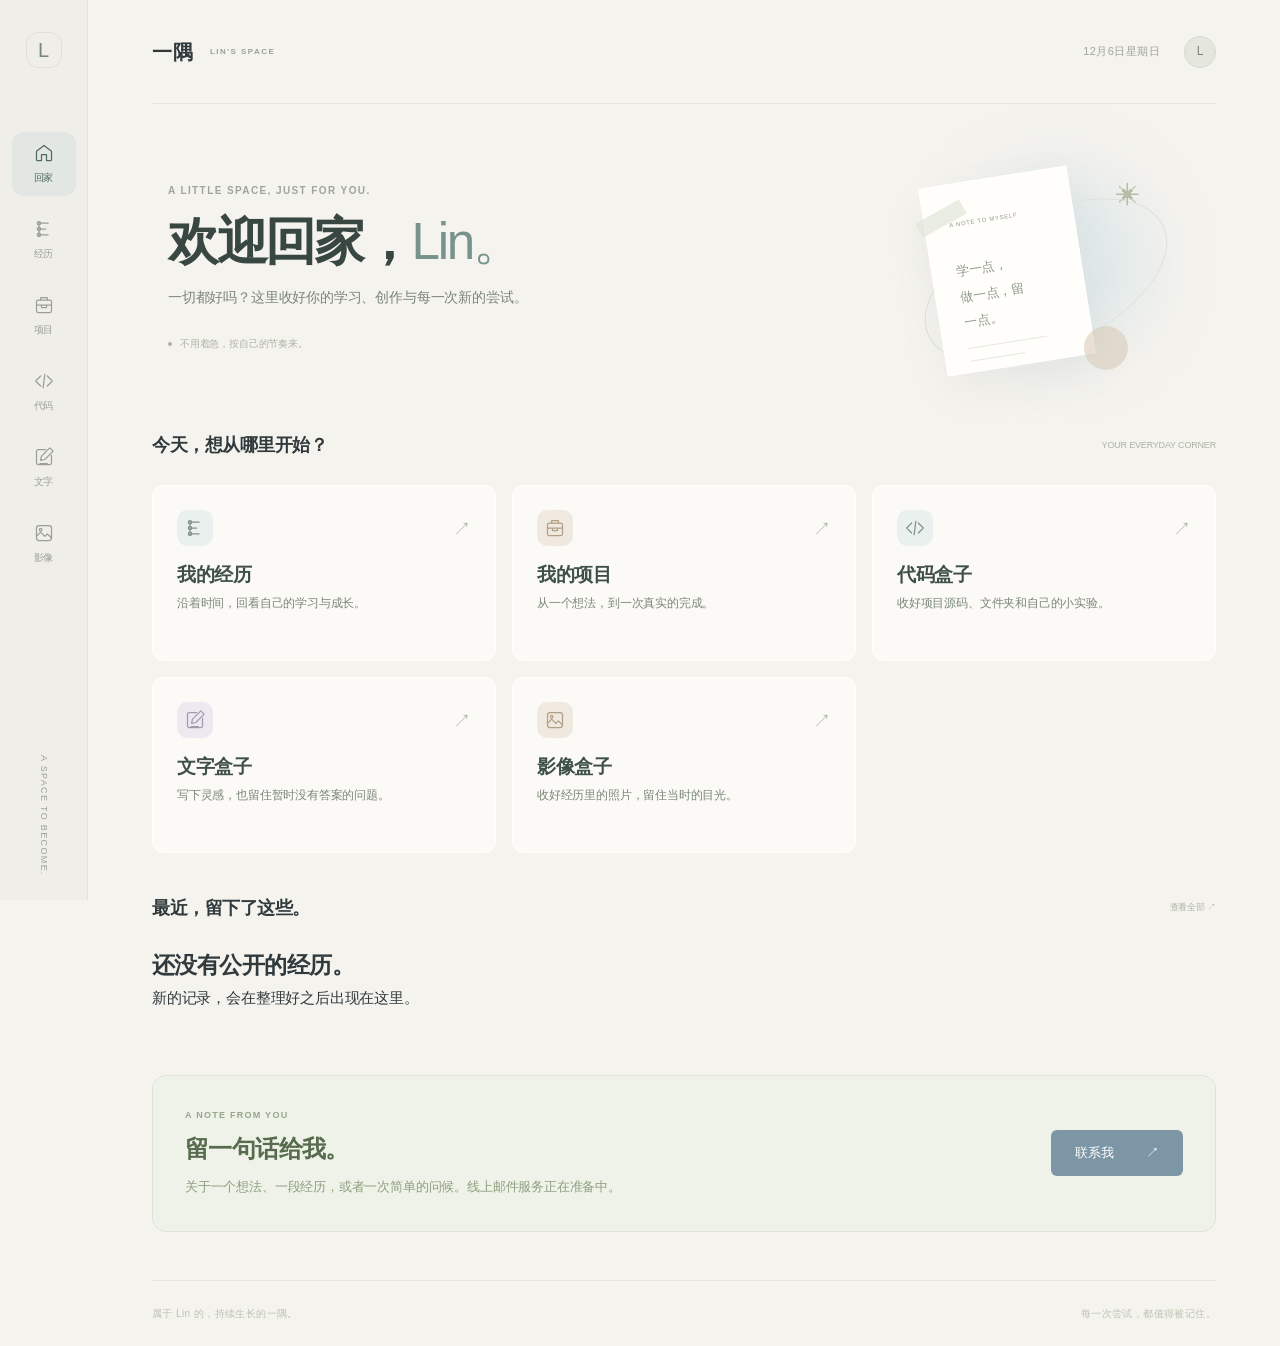
==== index.html @ 103f300e "Publish read-only personal space" ====
<!doctype html>
<html lang="zh-CN"><head><meta charset="UTF-8"><meta name="viewport" content="width=device-width,initial-scale=1"><meta name="theme-color" content="#f5f3ee"><meta name="description" content="欢迎回家，Lin。记录自己的学习、创作与我的项目。"><title>欢迎回家，Lin · 一隅</title><link rel="icon" href="assets/favicon.svg"><link rel="stylesheet" href="home.css"><script src="personal-shell.js" defer></script><script src="contact.js" defer></script><link rel="stylesheet" href="contact.css"><link rel="stylesheet" href="type.css"><script src="public-reader.js" defer></script></head>
<body data-page="home"><a class="skip" href="#personal-main">跳到内容</a><aside id="personal-sidebar" aria-label="功能导航"></aside><div class="personal-shell"><header class="personal-header"><a class="home-wordmark" href="index.html">一隅 <span>LIN'S SPACE</span></a><div class="header-right"><span id="today-date"></span><span class="avatar" aria-label="Lin 的个人空间">L</span></div></header>
<main id="personal-main"><section class="welcome" aria-labelledby="welcome-title"><div class="welcome-copy"><p class="overline">A LITTLE SPACE, JUST FOR YOU.</p><h1 id="welcome-title">欢迎回家，<span>Lin。</span></h1><p class="description">一切都好吗？这里收好你的学习、创作与每一次新的尝试。</p><p class="greeting-note"><i></i><span id="greeting-note">不用着急，按自己的节奏来。</span></p></div><div class="welcome-art" aria-hidden="true"><span class="art-halo"></span><span class="art-orbit"></span><div class="art-paper"><small>A NOTE TO MYSELF</small><p>学一点，<br>做一点，留一点。</p><i></i><i></i></div><span class="art-circle"></span><span class="art-spark">✳</span></div></section>
<section aria-labelledby="start-title"><div class="section-top"><h2 id="start-title">今天，想从哪里开始？</h2><span>YOUR EVERYDAY CORNER</span></div><div class="home-grid">

<a class="home-action" href="journey.html"><span class="action-icon" data-icon="journey"></span><span class="action-arrow" aria-hidden="true">↗</span><h3>我的经历</h3><p>沿着时间，回看自己的学习与成长。</p></a>
<a class="home-action warm" href="projects.html"><span class="action-icon" data-icon="project"></span><span class="action-arrow" aria-hidden="true">↗</span><h3>我的项目</h3><p>从一个想法，到一次真实的完成。</p></a>
<a class="home-action" href="code.html"><span class="action-icon" data-icon="code"></span><span class="action-arrow" aria-hidden="true">↗</span><h3>代码盒子</h3><p>收好项目源码、文件夹和自己的小实验。</p></a>
<a class="home-action lilac" href="writing.html"><span class="action-icon" data-icon="writing"></span><span class="action-arrow" aria-hidden="true">↗</span><h3>文字盒子</h3><p>写下灵感，也留住暂时没有答案的问题。</p></a>
<a class="home-action warm" href="photos.html"><span class="action-icon" data-icon="photos"></span><span class="action-arrow" aria-hidden="true">↗</span><h3>影像盒子</h3><p>收好经历里的照片，留住当时的目光。</p></a>
</div></section><section class="recent-area" aria-labelledby="recent-title"><div class="section-top"><h2 id="recent-title">最近，留下了这些。</h2><a href="journey.html">查看全部 ↗</a></div><div id="recent-record"><div class="recent-card"><span class="recent-marker" data-icon="journey"></span><div><h3>正在打开公开记录…</h3></div></div></div></section><div id="home-message" role="status" aria-live="polite"></div><section id="contact" class="contact-home" aria-labelledby="contact-home-title"><div><p class="overline">A NOTE FROM YOU</p><h2 id="contact-home-title">留一句话给我。</h2><p>关于一个想法、一段经历，或者一次简单的问候。线上邮件服务正在准备中。</p></div><button class="primary" id="open-contact">联系我 <span aria-hidden="true">↗</span></button></section></main>
<footer class="personal-footer"><span>属于 Lin 的，持续生长的一隅。</span><span>每一次尝试，都值得被记住。</span></footer></div></body></html>
---- home.css ----
:root{color-scheme:light;--bg:#f5f3ee;--ink:#303a3d;--muted:#929894;--blue:#748d9f;--line:#323e3c12;--curve:cubic-bezier(.22,1,.36,1)}*{box-sizing:border-box}body{margin:0;background:var(--bg);color:var(--ink);font-family:Manrope,'PingFang SC','Microsoft YaHei',sans-serif;font-size:13px;line-height:1.7;-webkit-font-smoothing:antialiased}a{color:inherit;text-decoration:none}button,input,select,textarea{font:inherit}button,a{touch-action:manipulation;-webkit-tap-highlight-color:transparent}button{cursor:pointer;color:inherit}button{border:0}button,a{transition:transform .5s var(--curve),background .3s var(--curve),color .3s var(--curve),box-shadow .5s var(--curve)}button:active,.primary:active{transform:scale(.98)}h1,h2,h3,p{margin:0;text-wrap:pretty}h1,h2,h3{text-wrap:balance}svg{width:20px;height:20px;fill:none;stroke:currentColor;stroke-width:1.5;stroke-linecap:round;stroke-linejoin:round}::selection{background:#beced7}:focus-visible{outline:2px solid #829eaf;outline-offset:5px}.sr-only{position:absolute;width:1px;height:1px;padding:0;overflow:hidden;clip:rect(0,0,0,0);white-space:nowrap}.skip{position:fixed;top:12px;left:100px;background:#364954;color:white;padding:12px 24px;z-index:100;transform:translateY(-150%)}.skip:focus{transform:none}[hidden]{display:none!important}
#personal-sidebar{position:fixed;inset:0 auto 0 0;width:88px;border-right:1px solid var(--line);display:flex;flex-direction:column;align-items:center;padding:32px 0 24px;background:#f0eee8;z-index:30}.rail-brand{width:36px;height:36px;border:1px solid #929e942e;border-radius:12px;display:grid;place-items:center;font-size:20px;color:#748878;font-weight:500}.rail-nav{display:flex;flex-direction:column;gap:12px;margin-top:64px;width:100%;align-items:center}.rail-link{display:flex;flex-direction:column;align-items:center;justify-content:center;gap:6px;width:64px;height:64px;border-radius:12px;color:#9aa099;font-size:9px;background:transparent}.rail-link svg{width:20px;height:20px}.rail-link:hover{background:#e8e7df;color:#52655d}.rail-link.current{background:#e2e7e4;color:#536c62}.rail-bottom{margin-top:auto;color:#9ba298;font-size:9px;writing-mode:vertical-rl;letter-spacing:.15em}.personal-shell{margin-left:88px;padding:0 64px;max-width:1600px}.personal-header{height:104px;display:flex;align-items:center;justify-content:space-between;border-bottom:1px solid var(--line)}.home-wordmark{font-size:20px;font-weight:500;display:flex;gap:16px;align-items:center;letter-spacing:.05em}.home-wordmark span{font-size:8px;letter-spacing:.18em;color:#9aa096}.header-right{display:flex;gap:24px;align-items:center}#today-date{font-size:10px;color:#a0a59b;letter-spacing:.04em}.avatar{width:32px;height:32px;display:grid;place-items:center;background:#e5e7dd;color:#758574;border:1px solid #d5dbcf;border-radius:50%;font-size:12px}.overline{font-size:9px;letter-spacing:.18em;color:#9da699}.welcome{position:relative;min-height:326px;display:flex;align-items:center;padding:40px 16px;isolation:isolate}.welcome-copy{z-index:2}.welcome h1,.journey-heading h1{font-weight:400;font-size:clamp(40px,4vw,60px);line-height:1.5;letter-spacing:-.055em;margin-top:12px;color:#394743}.welcome h1 span{color:#78928d}.welcome .description{margin-top:12px}.description{color:#9ba397;font-size:12px;line-height:1.9}.welcome .greeting-note{font-size:10px;color:#adb3a4;margin-top:24px;display:flex;gap:8px;align-items:center}.greeting-note i{width:4px;height:4px;background:#a9b29b;border-radius:50%}.welcome-art{position:absolute;right:6%;top:40px;width:260px;height:250px;z-index:0}.art-halo{position:absolute;width:190px;height:190px;border-radius:50%;background:#e0e8e9;top:24px;right:0;filter:blur(32px)}.art-orbit{position:absolute;inset:24px -24px 0 24px;border:1px solid #dbe0d3;border-radius:50%;transform:rotate(-25deg) scaleY(.6)}.art-paper{position:absolute;width:150px;height:190px;top:32px;left:40px;background:#fffefa;border:1px solid #fff;box-shadow:0 16px 40px #89978c15;transform:rotate(-9deg);padding:24px;color:#8d9a8d}.art-paper:before{content:'';position:absolute;left:-8px;top:24px;width:50px;height:16px;background:#e1e6d7b0;transform:rotate(-20deg)}.art-paper small{font-size:6px;letter-spacing:.12em}.art-paper p{font-size:13px;line-height:2;margin-top:24px}.art-paper i{display:block;height:1px;width:80%;background:#e3e8df;margin-top:12px}.art-paper i:last-child{width:55%}.art-circle{position:absolute;bottom:24px;right:24px;width:44px;height:44px;border-radius:50%;background:#d8c8b4;opacity:.55}.art-spark{position:absolute;top:32px;right:12px;font-size:24px;color:#b4bea6}.section-top{display:flex;align-items:center;justify-content:space-between;margin-bottom:24px}.section-top h2{font-size:14px;font-weight:500}.section-top>span,.section-top>a{font-size:9px;color:#adb3a5}.home-grid{display:grid;grid-template-columns:repeat(3,minmax(0,1fr));gap:16px}.home-action{position:relative;display:flex;flex-direction:column;align-items:flex-start;min-height:156px;padding:24px;background:#fbfaf6;border:1px solid #ffffffc0;border-radius:12px;text-align:left;overflow:hidden}.home-action:hover{background:#fffefa;box-shadow:0 12px 24px #5b70680b;transform:translateY(-3px)}.action-icon{width:36px;height:36px;display:grid;place-items:center;border-radius:10px;background:#eaf0ed;color:#82958b;margin-bottom:16px}.home-action h3{font-size:16px;font-weight:500;color:#52635c;letter-spacing:-.02em}.home-action p{font-size:10px;color:#a3ad9e;margin-top:6px}.action-arrow{position:absolute;right:24px;top:28px;color:#b1b9aa;font-size:18px}.home-action.featured{background:#e3ebed;border-color:#e3ebed}.featured .action-icon{background:#d7e3e6;color:#778e9b}.featured h3{color:#526c79}.featured p{color:#92a6aa}.featured .action-arrow{color:#819aa6}.home-action.warm .action-icon{background:#f0e9df;color:#b19f88}.home-action.lilac .action-icon{background:#ece9f0;color:#a29aaf}.recent-area{margin-top:40px}.recent-card{display:flex;gap:24px;align-items:center;padding:24px;background:#f9f8f3;border:1px dashed #dce1d4;border-radius:12px;min-height:100px}.recent-marker{width:40px;height:40px;border-radius:50%;background:#edf0e5;color:#a4af98;display:grid;place-items:center;flex-shrink:0}.recent-card h3{font-size:12px;font-weight:500;color:#7e8a74}.recent-card p{font-size:10px;color:#aab29e;margin-top:4px}.recent-card .recent-link{margin-left:auto;font-size:10px;color:#8c9b80;white-space:nowrap}.personal-footer{display:flex;justify-content:space-between;gap:24px;margin-top:48px;padding:24px 0;border-top:1px solid var(--line);color:#bbc2af;font-size:8px;letter-spacing:.04em}.local-note{font-size:9px;color:#b1b9a5;margin-top:16px}#home-message{min-height:24px;color:#7e9687;font-size:11px}.home-action:focus-visible{outline-offset:3px}
.journey-heading{display:flex;align-items:center;justify-content:space-between;gap:32px;padding:64px 0 48px}.journey-heading h1{font-size:40px}.journey-heading .description{margin-top:12px}.primary{display:inline-flex;align-items:center;justify-content:space-between;gap:32px;padding:12px 24px;border-radius:6px;background:#7d96a5;color:white;font-size:11px;min-height:44px;white-space:nowrap}.primary:hover{background:#6c8798}.primary:disabled{opacity:.6;cursor:wait}.quiet{background:transparent;border:1px solid #7c917f30;border-radius:6px;padding:10px 16px;font-size:11px;color:#8b9c85;min-height:40px}.quiet:hover{background:#e9ece3}.journey-toolbar{display:flex;align-items:center;justify-content:space-between;gap:24px;margin-bottom:24px}.journey-filters{display:flex;gap:8px}.journey-filters button{background:transparent;border-radius:24px;padding:8px 16px;min-height:36px;font-size:11px;color:#9da993}.journey-filters button.active{background:#e2e9e2;color:#70866f}.journey-search input{width:220px;background:#faf9f4;border:1px solid #e5e8de;border-radius:6px;padding:10px 16px;font-size:11px;color:#6e7d65;outline-offset:3px}.journey-empty{padding:80px 24px;text-align:center;border:1px dashed #d8e0d0;border-radius:12px;background:#faf9f4}.journey-empty svg{width:36px;height:36px;color:#b2bfa5}.journey-empty h2{font-size:20px;font-weight:400;color:#8b9b7b;margin-top:24px}.journey-empty p{font-size:11px;color:#a7b399;margin:12px 0 24px}.timeline-item{position:relative;display:grid;grid-template-columns:120px 1fr;gap:32px;padding:24px 0;border-bottom:1px solid var(--line)}.timeline-date{color:#acb89f;font-size:10px;padding-top:8px}.timeline-card{display:block;width:100%;text-align:left;padding:24px;border:1px solid #ffffffc0;border-radius:10px;background:#fbfaf7}.timeline-card:hover{background:#fffefa;transform:translateY(-2px)}.timeline-top{display:flex;gap:12px;align-items:center;margin-bottom:8px}.timeline-tag{font-size:9px;color:#8da38a;background:#edf2e9;padding:2px 8px;border-radius:4px}.timeline-state{font-size:9px;color:#b1baa6}.timeline-card h2{font-size:20px;font-weight:400;color:#6e8262}.timeline-card p{font-size:11px;color:#a3b093;margin-top:12px;white-space:pre-wrap;overflow-wrap:anywhere}.timeline-card .next-step{border-top:1px solid #e9ede1;margin-top:16px;padding-top:12px;font-size:10px;color:#91a17f}.next-step span{color:#b0bda0;margin-right:12px}
dialog{color:var(--ink);background:#faf9f5;border:1px solid #ffffffa0;border-radius:16px;padding:40px;width:min(680px,calc(100vw - 32px));max-height:90svh;box-shadow:0 24px 100px #3b534125;overscroll-behavior:contain}dialog::backdrop{background:#344a4245;backdrop-filter:blur(8px)}.dialog-title-row{display:flex;align-items:start;justify-content:space-between;gap:24px}.dialog-title-row h2{font-size:24px;font-weight:400;color:#637c58}.dialog-title-row p{font-size:11px;color:#a1b094;margin-top:8px}.close-dialog{background:transparent;font-size:24px;line-height:1;width:32px;height:32px;color:#a3b396}.form-grid{display:grid;grid-template-columns:1fr 1fr;gap:16px;margin-top:24px}label.field{display:block;color:#8c9f7c;font-size:10px}.field input,.field textarea,.field select{display:block;width:100%;background:#f1f3eb;border:1px solid #e4e9da;border-radius:6px;color:#6c835a;padding:12px;font-size:12px;margin-top:8px;outline-offset:3px}.field textarea{resize:vertical;min-height:88px;line-height:1.8}.field.full{grid-column:1/-1}.field textarea.big{min-height:120px}.field input::placeholder,.field textarea::placeholder{color:#b7c4a8}.form-actions{display:flex;justify-content:space-between;align-items:center;gap:16px;margin-top:24px}.form-note{font-size:9px;color:#a7b89a}.form-error{font-size:11px;color:#af7966;min-height:20px;margin-top:12px}.detail-meta{font-size:10px;color:#a6b99a;margin:16px 0 24px}.record-section{margin-top:24px}.record-section h3{font-size:11px;font-weight:500;color:#a3b995;margin-bottom:8px}.record-section p{font-size:13px;line-height:2;color:#859f73;white-space:pre-wrap;overflow-wrap:anywhere}.record-actions{display:flex;gap:12px;flex-wrap:wrap;margin-top:32px}.record-actions .danger{color:#b88876}.confirm-copy{color:#a5b798;font-size:12px;line-height:1.9;margin-top:16px}.welcome-copy{animation:arrive 1s var(--curve) both}.home-action{animation:arrive .8s var(--curve) both}.home-action:nth-child(2){animation-delay:.06s}.home-action:nth-child(3){animation-delay:.12s}.home-action:nth-child(4){animation-delay:.18s}.home-action:nth-child(5){animation-delay:.24s}.home-action:nth-child(6){animation-delay:.3s}@keyframes arrive{from{opacity:0;transform:translateY(16px)}to{opacity:1;transform:none}}
@media(min-width:1600px){.personal-shell{margin-right:auto;margin-left:88px;padding-left:96px;padding-right:96px}.welcome{min-height:370px}}
@media(max-width:1100px){.personal-shell{padding:0 40px}.welcome-art{right:0;transform:scale(.85);transform-origin:right center}.welcome h1{font-size:44px}.home-action{padding:24px 20px}.home-action h3{font-size:14px}.action-arrow{right:20px}.welcome .description{font-size:11px}}
@media(max-width:760px){#personal-sidebar{inset:auto 0 0;width:100%;height:72px;padding:0;background:#f4f3ecf5;border-right:0;border-top:1px solid #dfe7d7;backdrop-filter:blur(16px)}.rail-brand,.rail-bottom{display:none}.rail-nav{margin:0;flex-direction:row;justify-content:space-around;gap:0;height:100%}.rail-link{width:16%;height:58px;border-radius:8px;gap:3px;font-size:8px}.rail-link svg{width:18px;height:18px}.personal-shell{margin-left:0;padding:0 24px 80px}.personal-header{height:80px}.home-wordmark{font-size:18px;gap:12px}.home-wordmark span{font-size:7px}.header-right{gap:12px}#today-date{font-size:8px}.avatar{width:28px;height:28px}.welcome{min-height:270px;padding:32px 0}.welcome h1{font-size:36px;margin-top:12px}.welcome .description{font-size:10px;max-width:250px}.welcome-art{right:-20px;top:50px;transform:scale(.5);opacity:.5;transform-origin:right top}.welcome .greeting-note{font-size:9px;margin-top:24px}.overline{font-size:8px}.home-grid{grid-template-columns:repeat(2,minmax(0,1fr));gap:12px}.home-action{min-height:156px;padding:20px 16px}.home-action h3{font-size:14px}.home-action p{font-size:9px;max-width:120px}.action-icon{width:32px;height:32px;margin-bottom:16px}.action-arrow{right:16px;top:20px;font-size:16px}.section-top{margin-bottom:16px}.section-top h2{font-size:13px}.section-top>span{font-size:8px}.recent-area{margin-top:32px}.recent-card{padding:20px 16px;gap:12px;flex-wrap:wrap}.recent-card h3{font-size:11px}.recent-card p{font-size:9px}.recent-card .recent-link{font-size:9px}.recent-marker{width:32px;height:32px}.personal-footer{font-size:7px;margin-top:32px;padding:20px 0;gap:12px}.personal-footer span:last-child{text-align:right}.journey-heading{padding:40px 0 32px;flex-direction:column;align-items:start;gap:24px}.journey-heading h1{font-size:30px}.journey-heading .description{font-size:10px}.journey-toolbar{gap:16px;flex-wrap:wrap}.journey-filters{gap:4px}.journey-filters button{padding:8px 12px;font-size:10px}.journey-search,.journey-search input{width:100%}.timeline-item{grid-template-columns:1fr;gap:8px;padding:16px 0}.timeline-card{padding:20px}.timeline-card h2{font-size:18px}.timeline-card p{font-size:11px}.journey-empty{padding:48px 24px}.journey-empty h2{font-size:18px}.journey-empty p{font-size:10px}dialog{padding:24px;max-height:90svh}.dialog-title-row h2{font-size:20px}.form-grid{gap:12px}.form-actions{flex-wrap:wrap}.form-note{font-size:8px}.field input,.field textarea,.field select{font-size:12px}.record-section p{font-size:12px}.record-actions{gap:8px}.quiet{font-size:10px}.primary{font-size:10px}}
.welcome{overflow:hidden}.description,.welcome .description{color:#788374}.home-action p{color:#7c8775}.featured p{color:#708893}.recent-card p{color:#87957a}.timeline-card p{color:#718666}.timeline-card h2{color:#526b47}.record-section p{color:#536b48}.field{color:#708563!important}.field input,.field textarea,.field select{color:#4f6844}.dialog-title-row h2{color:#4f6844}.dialog-title-row p{color:#7d9270}.form-note,.detail-meta{color:#849875}.timeline-card .next-step{color:#748b68}
@media(prefers-reduced-motion:reduce){*,*:before,*:after{animation:none!important;transition:none!important}.home-action:hover,.timeline-card:hover{transform:none}}
---- contact.css ----
.contact-home{margin:40px 0 0;padding:32px;display:flex;align-items:center;justify-content:space-between;gap:24px;border:1px solid #dce5d5;background:#eef2e8;border-radius:14px}
.contact-home .overline{font-size:9px;color:#97a68d}
.contact-home h2{font-size:24px;color:#576c4d;line-height:1.5;margin:8px 0}
.contact-home p:not(.overline){font-size:13px;color:#8d9f7f;line-height:1.8}
.contact-home .primary{flex-shrink:0}
#contact-dialog{width:min(620px,calc(100vw - 32px));padding:32px}
.contact-form{margin-top:24px}
.contact-fields{display:grid;grid-template-columns:1fr 1fr;gap:16px}
.contact-fields .field.full{grid-column:1/-1}
.contact-fields textarea{min-height:150px;line-height:1.9}
.contact-counter{text-align:right;color:#a7b799;font-size:10px;margin-top:8px}
.contact-status{min-height:24px;color:#95a883;font-size:12px;line-height:1.9;margin-top:12px}
.contact-status.is-error{color:#a77660}
.contact-success{text-align:center;padding:40px 0 16px}
.contact-success .success-mark{display:grid;place-items:center;width:56px;height:56px;margin:0 auto 24px;border-radius:50%;background:#e6eddf;color:#809b6c;font-size:24px}
.contact-success h3{font-size:24px;color:#657f56}
.contact-success p{margin:12px 0 24px;font-size:13px;color:#93a780;line-height:1.9}
.contact-honeypot{position:absolute;width:1px;height:1px;overflow:hidden;clip-path:inset(50%);white-space:nowrap}
.contact-form .form-actions{margin-top:16px}
.contact-form .primary{font-size:13px}
.contact-form .field input,.contact-form .field textarea{font-size:14px}
.contact-privacy{font-size:11px;color:#a5b597;line-height:1.8;margin-top:16px}
.contact-open-site{display:inline-block;margin-top:8px;color:#6b8c9d;text-decoration:underline;text-underline-offset:4px}
@media(max-width:760px){.contact-home{padding:24px;gap:20px;align-items:flex-start;flex-direction:column;margin-top:32px}.contact-home h2{font-size:22px}.contact-home p:not(.overline){font-size:12px}#contact-dialog{padding:24px}.contact-fields{grid-template-columns:1fr;gap:12px}.contact-fields .field.full{grid-column:1}.contact-fields textarea{min-height:130px}.contact-form .form-actions{align-items:stretch;flex-direction:column}.contact-success h3{font-size:22px}}
---- type.css ----
/* 系统字体与清晰的显示、正文、辅助层级。Apple 平台由系统选用 SF / 苹方。 */
body{font-family:-apple-system,BlinkMacSystemFont,"SF Pro Display","SF Pro Text","PingFang SC","Segoe UI","Microsoft YaHei",sans-serif;font-size:15px;letter-spacing:-.012em;font-weight:400}button,input,select,textarea{font-family:inherit}h1{font-weight:600!important;letter-spacing:-.045em!important}h2{font-weight:600!important;letter-spacing:-.025em}h3{font-weight:600!important;letter-spacing:-.015em}.welcome h1{font-size:clamp(40px,4vw,60px);line-height:1.2}.welcome h1 span{font-weight:400}.home-action h3{font-size:19px;line-height:1.35;color:#3f5147}.home-action p{font-size:12px;line-height:1.8;color:#7b8778}.home-action{min-height:176px}.section-top h2{font-size:18px}.description,.welcome .description{font-size:14px;color:#7a8678}.overline{font-size:10px;font-weight:600;letter-spacing:.14em}.home-wordmark{font-weight:600}.rail-link{font-size:10px;font-weight:500}.header-right #today-date{font-size:11px}.recent-card h3{font-size:15px;color:#5d7157}.recent-card p{font-size:12px}.primary,.quiet,.quiet-button{font-size:13px}.local-note{font-size:11px}.personal-footer{font-size:10px}.journey-heading h1,.studio-intro h1,.box-heading h1{font-size:40px;line-height:1.25}.journey-heading .description,.studio-intro>p:last-child{font-size:14px;line-height:1.8}.timeline-card h2{font-size:23px}.timeline-card p{font-size:14px;line-height:1.9}.timeline-date,.timeline-tag,.timeline-state{font-size:12px}.record-section p{font-size:15px}.record-section h3{font-size:13px}.field{font-size:12px}.field input,.field textarea,.field select{font-size:14px}.studio-tabs a{font-size:13px}.workspace-head h2{font-size:19px}.workspace-head p,.drop-zone p{font-size:12px}.code-editor{font-family:"SFMono-Regular",Consolas,"Liberation Mono",monospace!important;font-size:14px}.writing-editor,.writing-preview{font-size:16px;line-height:2}.editor-meta,.editor-bottom,.storage-note{font-size:11px}.file-button{font-size:13px}.file-button small{font-size:10px}.studio-photo-meta input{font-size:13px}.toolbar .button,.toolbar .quiet-button{font-size:12px}.terminal pre{font-size:13px}
@media(max-width:760px){.welcome h1{font-size:36px}.home-action h3{font-size:17px}.home-action p{font-size:11px;max-width:none}.home-action{min-height:176px}.description,.welcome .description{font-size:12px;max-width:260px}.welcome-art{opacity:.3}.section-top h2{font-size:16px}.rail-link{font-size:9px}.journey-heading h1,.studio-intro h1,.box-heading h1{font-size:32px}.studio-intro>p:last-child{font-size:12px}.timeline-card h2{font-size:20px}.timeline-card p{font-size:13px}.writing-editor,.writing-preview{font-size:15px}.code-editor{font-size:12px}.editor-meta,.editor-bottom{font-size:10px}.personal-footer{font-size:9px}.recent-card h3{font-size:14px}.recent-card p{font-size:11px}}
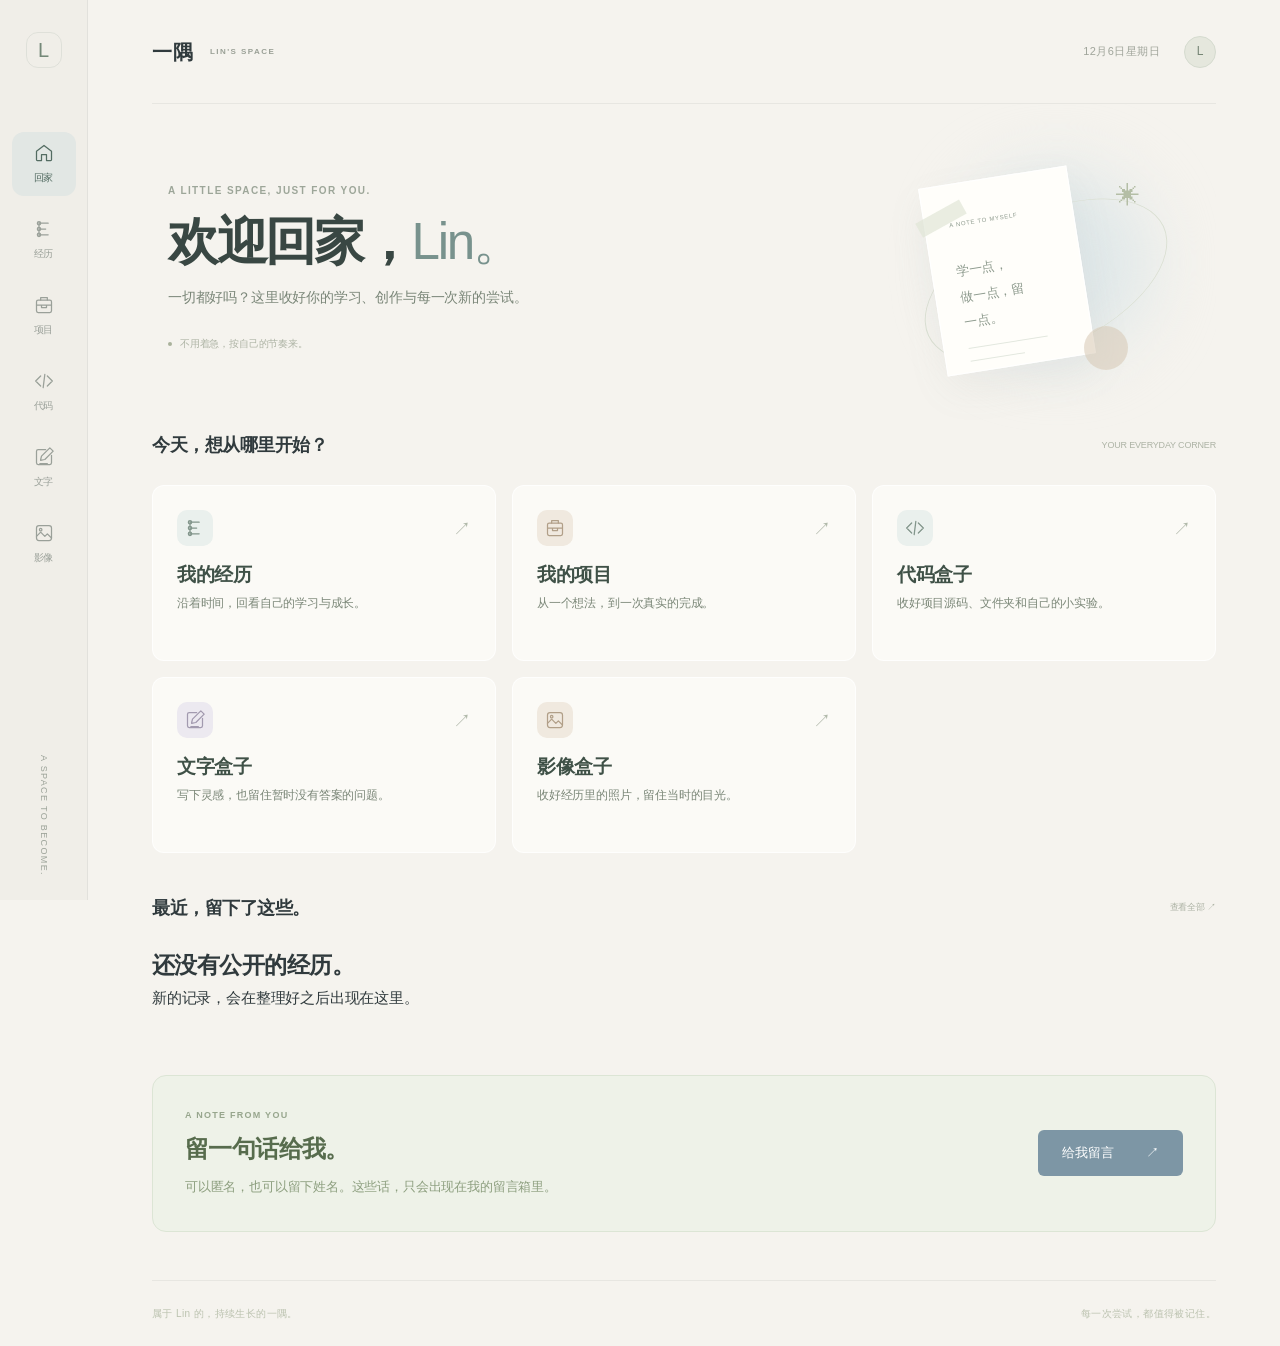
==== commit f73187a5: "Add private anonymous and named guestbook" ====
--- a/index.html
+++ b/index.html
@@ -1,5 +1,5 @@
 <!doctype html>
-<html lang="zh-CN"><head><meta charset="UTF-8"><meta name="viewport" content="width=device-width,initial-scale=1"><meta name="theme-color" content="#f5f3ee"><meta name="description" content="欢迎回家，Lin。记录自己的学习、创作与我的项目。"><title>欢迎回家，Lin · 一隅</title><link rel="icon" href="assets/favicon.svg"><link rel="stylesheet" href="home.css"><script src="personal-shell.js" defer></script><script src="contact.js" defer></script><link rel="stylesheet" href="contact.css"><link rel="stylesheet" href="type.css"><script src="public-reader.js" defer></script></head>
+<html lang="zh-CN"><head><meta charset="UTF-8"><meta name="viewport" content="width=device-width,initial-scale=1"><meta name="theme-color" content="#f5f3ee"><meta name="description" content="欢迎回家，Lin。记录自己的学习、创作与我的项目。"><title>欢迎回家，Lin · 一隅</title><link rel="icon" href="assets/favicon.svg"><link rel="stylesheet" href="home.css"><script src="personal-shell.js" defer></script><script src="guestbook.js" defer></script><link rel="stylesheet" href="contact.css"><link rel="stylesheet" href="type.css"><script src="public-reader.js" defer></script></head>
 <body data-page="home"><a class="skip" href="#personal-main">跳到内容</a><aside id="personal-sidebar" aria-label="功能导航"></aside><div class="personal-shell"><header class="personal-header"><a class="home-wordmark" href="index.html">一隅 <span>LIN'S SPACE</span></a><div class="header-right"><span id="today-date"></span><span class="avatar" aria-label="Lin 的个人空间">L</span></div></header>
 <main id="personal-main"><section class="welcome" aria-labelledby="welcome-title"><div class="welcome-copy"><p class="overline">A LITTLE SPACE, JUST FOR YOU.</p><h1 id="welcome-title">欢迎回家，<span>Lin。</span></h1><p class="description">一切都好吗？这里收好你的学习、创作与每一次新的尝试。</p><p class="greeting-note"><i></i><span id="greeting-note">不用着急，按自己的节奏来。</span></p></div><div class="welcome-art" aria-hidden="true"><span class="art-halo"></span><span class="art-orbit"></span><div class="art-paper"><small>A NOTE TO MYSELF</small><p>学一点，<br>做一点，留一点。</p><i></i><i></i></div><span class="art-circle"></span><span class="art-spark">✳</span></div></section>
 <section aria-labelledby="start-title"><div class="section-top"><h2 id="start-title">今天，想从哪里开始？</h2><span>YOUR EVERYDAY CORNER</span></div><div class="home-grid">
@@ -9,5 +9,5 @@
 <a class="home-action" href="code.html"><span class="action-icon" data-icon="code"></span><span class="action-arrow" aria-hidden="true">↗</span><h3>代码盒子</h3><p>收好项目源码、文件夹和自己的小实验。</p></a>
 <a class="home-action lilac" href="writing.html"><span class="action-icon" data-icon="writing"></span><span class="action-arrow" aria-hidden="true">↗</span><h3>文字盒子</h3><p>写下灵感，也留住暂时没有答案的问题。</p></a>
 <a class="home-action warm" href="photos.html"><span class="action-icon" data-icon="photos"></span><span class="action-arrow" aria-hidden="true">↗</span><h3>影像盒子</h3><p>收好经历里的照片，留住当时的目光。</p></a>
-</div></section><section class="recent-area" aria-labelledby="recent-title"><div class="section-top"><h2 id="recent-title">最近，留下了这些。</h2><a href="journey.html">查看全部 ↗</a></div><div id="recent-record"><div class="recent-card"><span class="recent-marker" data-icon="journey"></span><div><h3>正在打开公开记录…</h3></div></div></div></section><div id="home-message" role="status" aria-live="polite"></div><section id="contact" class="contact-home" aria-labelledby="contact-home-title"><div><p class="overline">A NOTE FROM YOU</p><h2 id="contact-home-title">留一句话给我。</h2><p>关于一个想法、一段经历，或者一次简单的问候。线上邮件服务正在准备中。</p></div><button class="primary" id="open-contact">联系我 <span aria-hidden="true">↗</span></button></section></main>
+</div></section><section class="recent-area" aria-labelledby="recent-title"><div class="section-top"><h2 id="recent-title">最近，留下了这些。</h2><a href="journey.html">查看全部 ↗</a></div><div id="recent-record"><div class="recent-card"><span class="recent-marker" data-icon="journey"></span><div><h3>正在打开公开记录…</h3></div></div></div></section><div id="home-message" role="status" aria-live="polite"></div><section id="contact" class="contact-home" aria-labelledby="contact-home-title"><div><p class="overline">A NOTE FROM YOU</p><h2 id="contact-home-title">留一句话给我。</h2><p>可以匿名，也可以留下姓名。这些话，只会出现在我的留言箱里。</p></div><button class="primary" id="open-contact">给我留言 <span aria-hidden="true">↗</span></button></section></main>
 <footer class="personal-footer"><span>属于 Lin 的，持续生长的一隅。</span><span>每一次尝试，都值得被记住。</span></footer></div></body></html>
--- a/contact.css
+++ b/contact.css
@@ -21,4 +21,15 @@
 .contact-form .field input,.contact-form .field textarea{font-size:14px}
 .contact-privacy{font-size:11px;color:#a5b597;line-height:1.8;margin-top:16px}
 .contact-open-site{display:inline-block;margin-top:8px;color:#6b8c9d;text-decoration:underline;text-underline-offset:4px}
+.contact-modes{border:0;margin:0 0 24px;padding:0;min-width:0}
+.contact-modes legend{font-size:14px;line-height:20px;color:#657f56;margin-bottom:12px}
+.contact-mode-options{display:grid;grid-template-columns:1fr 1fr;gap:8px;background:#eef2e8;padding:8px;border-radius:8px}
+.contact-mode-options label{display:flex;align-items:center;justify-content:center;gap:8px;padding:8px 12px;border-radius:8px;color:#73896a;font-size:16px;line-height:24px;cursor:pointer}
+.contact-mode-options label:has(:checked){background:#fff;color:#4d6656}
+.contact-mode-options label:focus-within{outline:2px solid #8fa9c7;outline-offset:2px}
+.contact-mode-options input{width:auto;accent-color:#748f82}
+.contact-form [hidden]{display:none!important}
+#contact-dialog .overline{margin-bottom:8px}
+.contact-counter{font-size:12px;line-height:16px}
+.contact-privacy{font-size:12px;line-height:20px}
 @media(max-width:760px){.contact-home{padding:24px;gap:20px;align-items:flex-start;flex-direction:column;margin-top:32px}.contact-home h2{font-size:22px}.contact-home p:not(.overline){font-size:12px}#contact-dialog{padding:24px}.contact-fields{grid-template-columns:1fr;gap:12px}.contact-fields .field.full{grid-column:1}.contact-fields textarea{min-height:130px}.contact-form .form-actions{align-items:stretch;flex-direction:column}.contact-success h3{font-size:22px}}
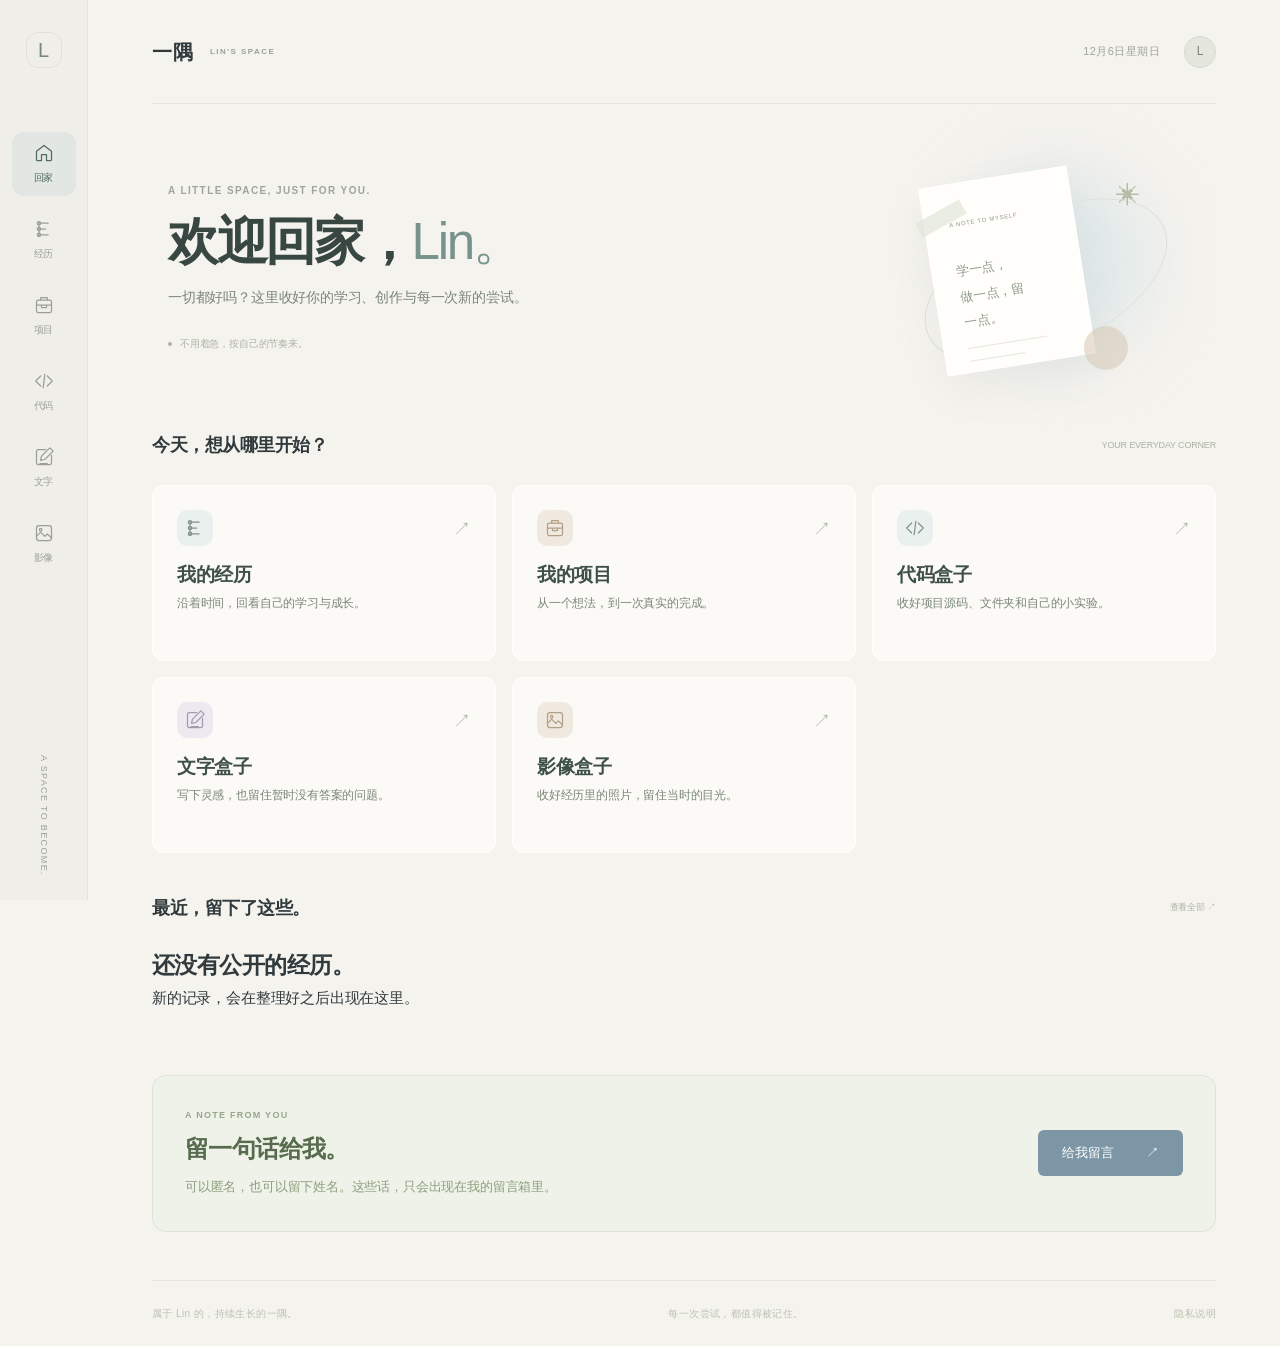
==== commit 61d1f232: "Record private visitor analytics for administrator workspace" ====
--- a/index.html
+++ b/index.html
@@ -1,5 +1,5 @@
 <!doctype html>
-<html lang="zh-CN"><head><meta charset="UTF-8"><meta name="viewport" content="width=device-width,initial-scale=1"><meta name="theme-color" content="#f5f3ee"><meta name="description" content="欢迎回家，Lin。记录自己的学习、创作与我的项目。"><title>欢迎回家，Lin · 一隅</title><link rel="icon" href="assets/favicon.svg"><link rel="stylesheet" href="home.css"><script src="personal-shell.js" defer></script><script src="guestbook.js" defer></script><link rel="stylesheet" href="contact.css"><link rel="stylesheet" href="type.css"><script src="public-reader.js" defer></script></head>
+<html lang="zh-CN"><head><meta charset="UTF-8"><meta name="viewport" content="width=device-width,initial-scale=1"><meta name="theme-color" content="#f5f3ee"><meta name="description" content="欢迎回家，Lin。记录自己的学习、创作与我的项目。"><title>欢迎回家，Lin · 一隅</title><link rel="icon" href="assets/favicon.svg"><link rel="stylesheet" href="home.css"><script src="personal-shell.js" defer></script><script src="guestbook.js" defer></script><link rel="stylesheet" href="contact.css"><link rel="stylesheet" href="type.css"><script src="public-reader.js" defer></script><script src="visits.js" defer></script></head>
 <body data-page="home"><a class="skip" href="#personal-main">跳到内容</a><aside id="personal-sidebar" aria-label="功能导航"></aside><div class="personal-shell"><header class="personal-header"><a class="home-wordmark" href="index.html">一隅 <span>LIN'S SPACE</span></a><div class="header-right"><span id="today-date"></span><span class="avatar" aria-label="Lin 的个人空间">L</span></div></header>
 <main id="personal-main"><section class="welcome" aria-labelledby="welcome-title"><div class="welcome-copy"><p class="overline">A LITTLE SPACE, JUST FOR YOU.</p><h1 id="welcome-title">欢迎回家，<span>Lin。</span></h1><p class="description">一切都好吗？这里收好你的学习、创作与每一次新的尝试。</p><p class="greeting-note"><i></i><span id="greeting-note">不用着急，按自己的节奏来。</span></p></div><div class="welcome-art" aria-hidden="true"><span class="art-halo"></span><span class="art-orbit"></span><div class="art-paper"><small>A NOTE TO MYSELF</small><p>学一点，<br>做一点，留一点。</p><i></i><i></i></div><span class="art-circle"></span><span class="art-spark">✳</span></div></section>
 <section aria-labelledby="start-title"><div class="section-top"><h2 id="start-title">今天，想从哪里开始？</h2><span>YOUR EVERYDAY CORNER</span></div><div class="home-grid">
@@ -10,4 +10,4 @@
 <a class="home-action lilac" href="writing.html"><span class="action-icon" data-icon="writing"></span><span class="action-arrow" aria-hidden="true">↗</span><h3>文字盒子</h3><p>写下灵感，也留住暂时没有答案的问题。</p></a>
 <a class="home-action warm" href="photos.html"><span class="action-icon" data-icon="photos"></span><span class="action-arrow" aria-hidden="true">↗</span><h3>影像盒子</h3><p>收好经历里的照片，留住当时的目光。</p></a>
 </div></section><section class="recent-area" aria-labelledby="recent-title"><div class="section-top"><h2 id="recent-title">最近，留下了这些。</h2><a href="journey.html">查看全部 ↗</a></div><div id="recent-record"><div class="recent-card"><span class="recent-marker" data-icon="journey"></span><div><h3>正在打开公开记录…</h3></div></div></div></section><div id="home-message" role="status" aria-live="polite"></div><section id="contact" class="contact-home" aria-labelledby="contact-home-title"><div><p class="overline">A NOTE FROM YOU</p><h2 id="contact-home-title">留一句话给我。</h2><p>可以匿名，也可以留下姓名。这些话，只会出现在我的留言箱里。</p></div><button class="primary" id="open-contact">给我留言 <span aria-hidden="true">↗</span></button></section></main>
-<footer class="personal-footer"><span>属于 Lin 的，持续生长的一隅。</span><span>每一次尝试，都值得被记住。</span></footer></div></body></html>
+<footer class="personal-footer"><span>属于 Lin 的，持续生长的一隅。</span><span>每一次尝试，都值得被记住。</span><a href="privacy.html">隐私说明</a></footer></div></body></html>
